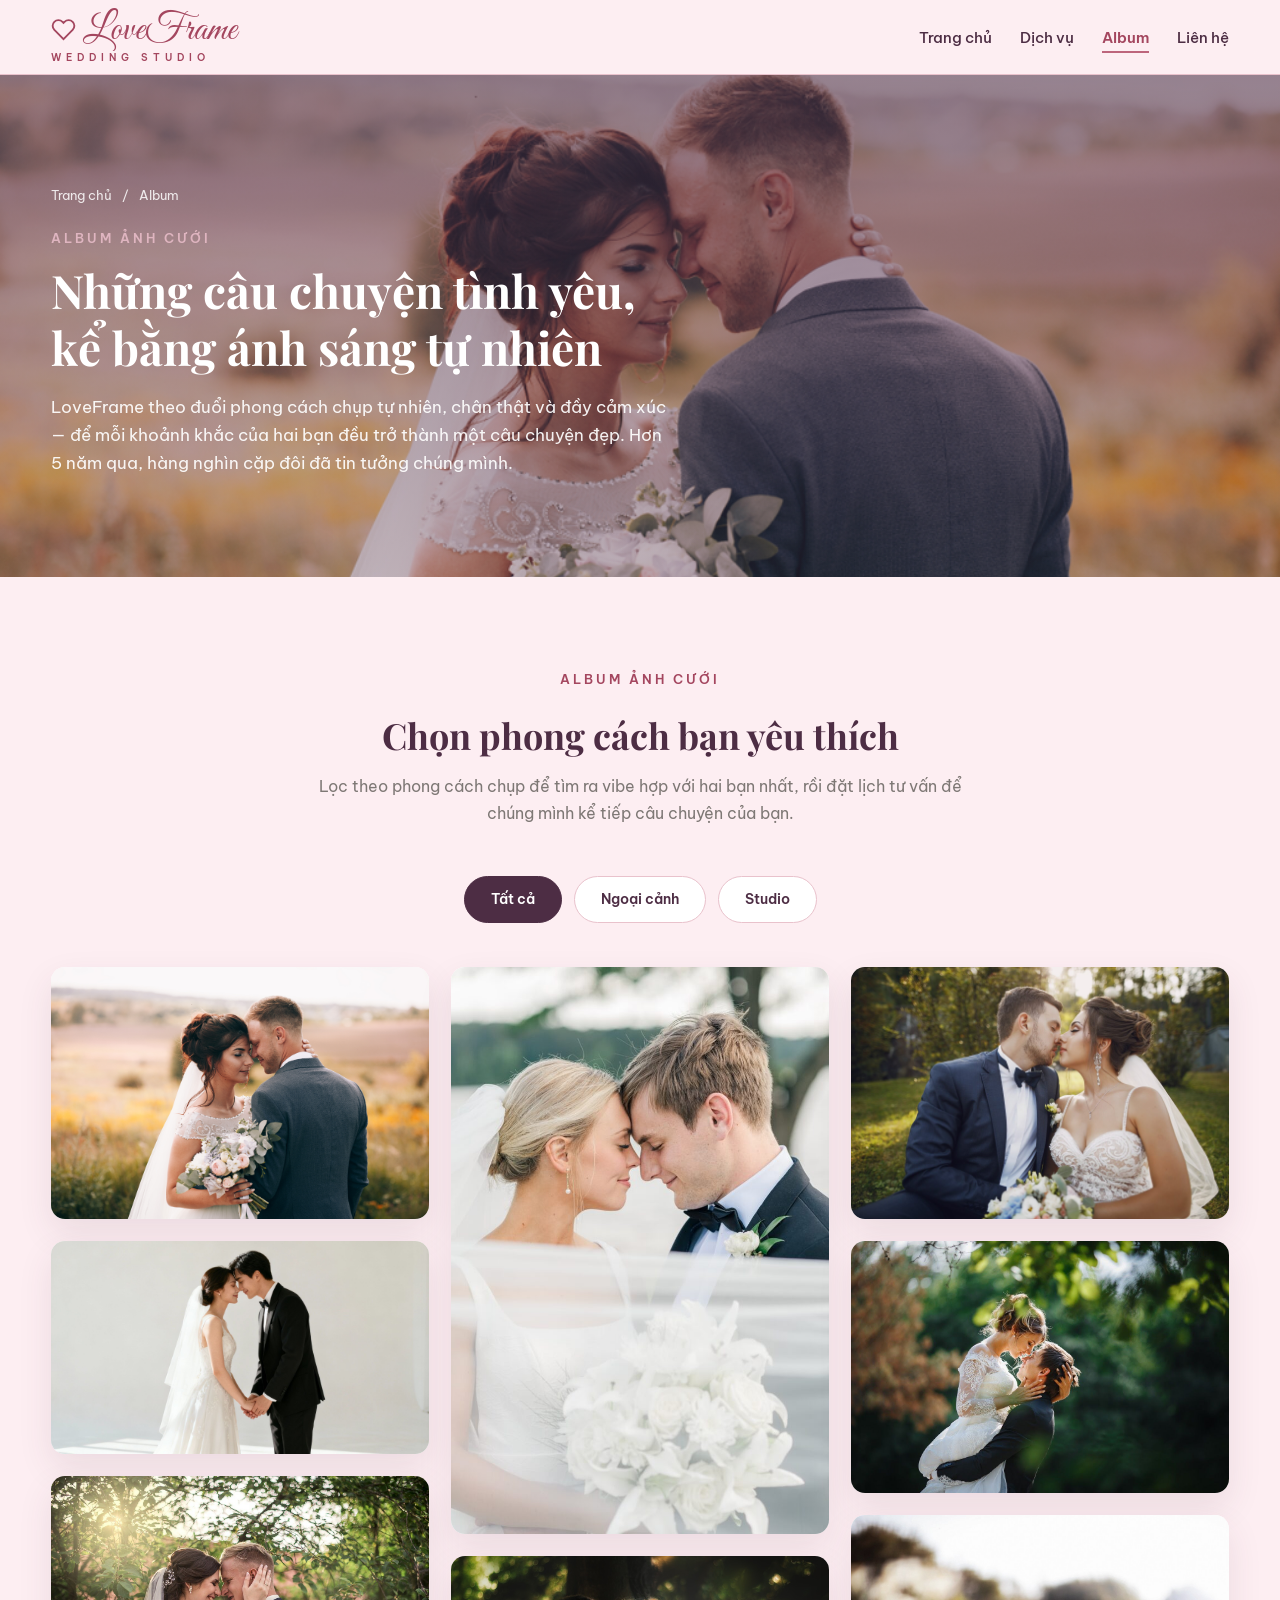
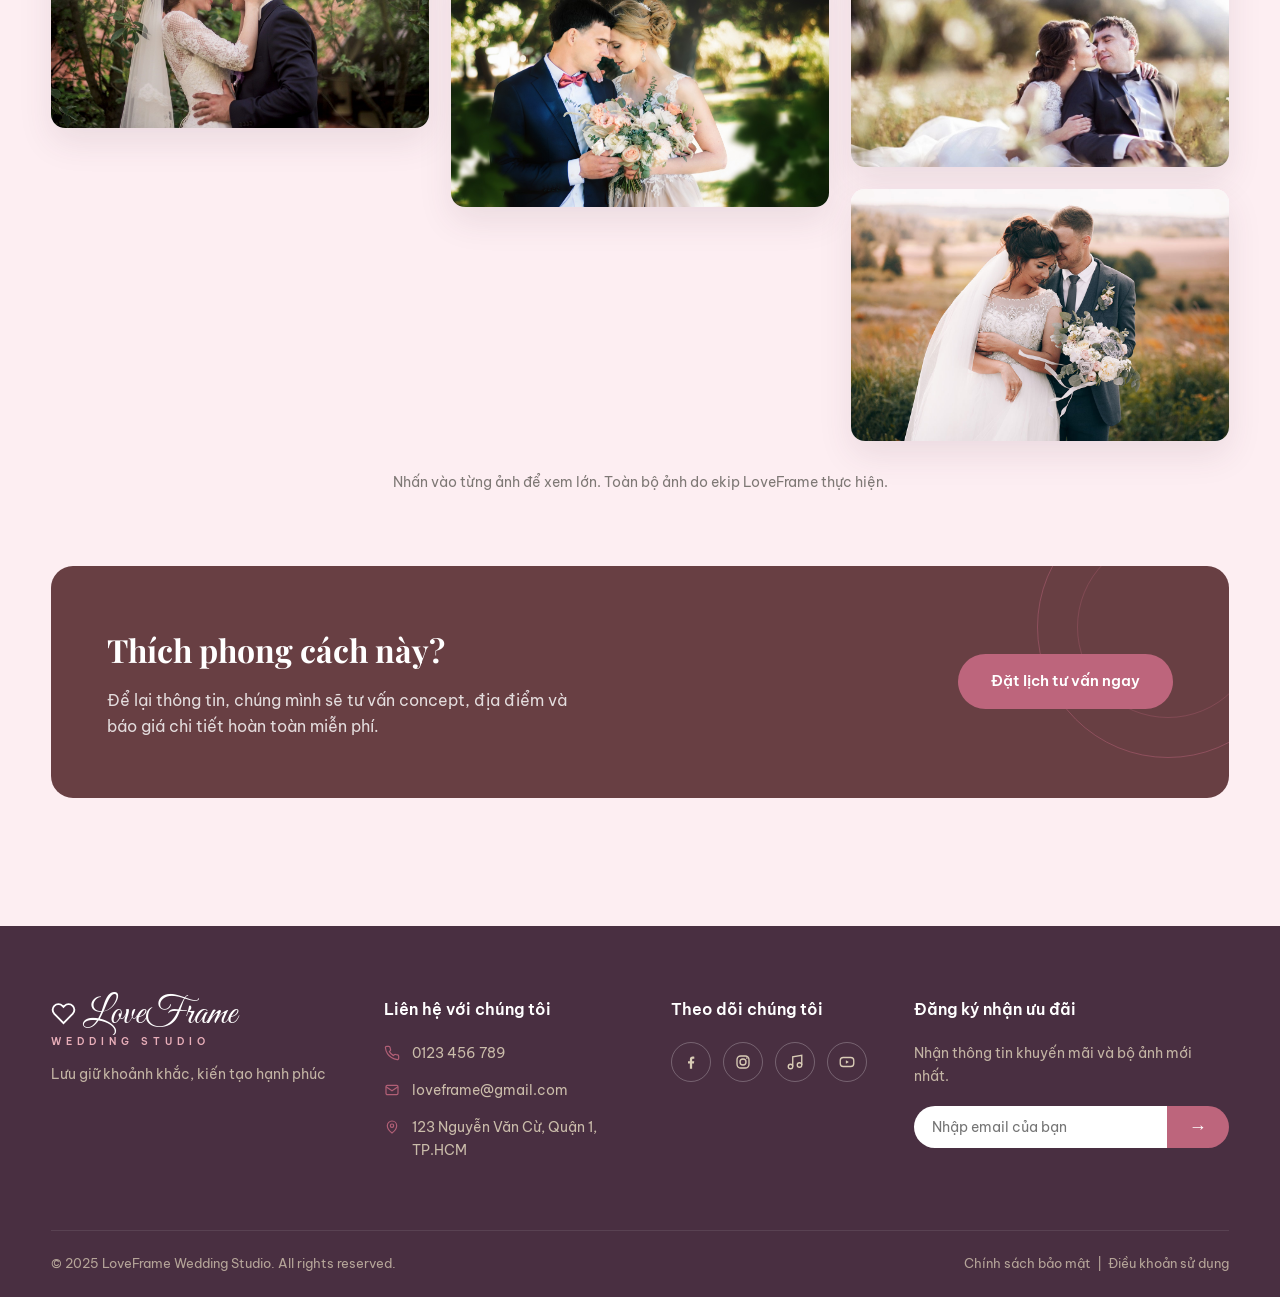
==== gallery.html @ 48852f84 "feat: merge all pages and add homepage" ====
<!DOCTYPE html>
<html lang="vi">
<head>
<meta charset="UTF-8">
<meta name="viewport" content="width=device-width, initial-scale=1.0">
<title>Album ảnh cưới | LoveFrame Wedding Studio</title>
<meta name="description" content="Album ảnh cưới ngoại cảnh và studio của LoveFrame — phong cách tự nhiên, cảm xúc thật.">
<link rel="preconnect" href="https://fonts.googleapis.com">
<link rel="preconnect" href="https://fonts.gstatic.com" crossorigin>
<link href="https://fonts.googleapis.com/css2?family=Great+Vibes&family=Playfair+Display:ital,wght@0,500;0,600;0,700;1,500&family=Be+Vietnam+Pro:wght@400;500;600;700&display=swap" rel="stylesheet">
<link rel="stylesheet" href="css/common.css">
<link rel="stylesheet" href="css/gallery.css">
</head>
<body>
<header class="site-header">
  <div class="container nav-inner">
    <a href="index.html" class="logo"><svg width="25" height="25" viewBox="0 0 24 24" fill="none" stroke="currentColor" stroke-width="1.8" style="display: inline-block; vertical-align: -3px; margin-right: 7px;"><path d="M20.8 4.6a5.5 5.5 0 0 0-7.8 0L12 5.6l-1-1a5.5 5.5 0 0 0-7.8 7.8l1 1L12 21.2l7.8-7.8 1-1a5.5 5.5 0 0 0 0-7.8z"/></svg>LoveFrame<small>Wedding Studio</small></a>
    <input type="checkbox" class="nav-toggle" id="nav-toggle">
    <nav>
      <ul class="menu">
        <li><a href="index.html">Trang chủ</a></li>
        <li><a href="dich-vu.html">Dịch vụ</a></li>
        <li><a href="gallery.html" class="active">Album</a></li>
        <li><a href="lien-he.html">Liên hệ</a></li>
      </ul>
    </nav>
    <label class="hamburger" for="nav-toggle" aria-label="Mở menu">
      <span></span><span></span><span></span>
    </label>
  </div>
</header>
<section class="page-hero" style="background-image: url('images/gallery/gallery-01.jpg');">
  <div class="container">
    <div class="crumb"><a href="index.html">Trang chủ</a><span>/</span><span>Album</span></div>
    <span class="eyebrow">Album ảnh cưới</span>
    <h1>Những câu chuyện tình yêu,<br>kể bằng ánh sáng tự nhiên</h1>
    <p>LoveFrame theo đuổi phong cách chụp tự nhiên, chân thật và đầy cảm xúc — để mỗi khoảnh khắc của hai bạn đều trở thành một câu chuyện đẹp. Hơn 5 năm qua, hàng nghìn cặp đôi đã tin tưởng chúng mình.</p>
  </div>
</section>
<main class="section">
  <div class="container">
    <div class="section-head">
      <span class="eyebrow">Album ảnh cưới</span>
      <h2>Chọn phong cách bạn yêu thích</h2>
      <p>Lọc theo phong cách chụp để tìm ra vibe hợp với hai bạn nhất, rồi đặt lịch tư vấn để chúng mình kể tiếp câu chuyện của bạn.</p>
    </div>
    <input type="radio" class="gal-input" name="gal-filter" id="f-all" checked>
    <input type="radio" class="gal-input" name="gal-filter" id="f-ngoai">
    <input type="radio" class="gal-input" name="gal-filter" id="f-studio">
    <div class="filter-bar">
      <label class="filter-btn" for="f-all">Tất cả</label>
      <label class="filter-btn" for="f-ngoai">Ngoại cảnh</label>
      <label class="filter-btn" for="f-studio">Studio</label>
    </div>
    <div class="masonry">
      <a class="g-item" href="#lb-1" data-cat="ngoai-canh">
        <img src="images/gallery/gallery-01.jpg" alt="Cô dâu chú rể trán kề trán giữa cánh đồng lúc hoàng hôn" loading="lazy">
        <span class="g-cap"><span class="tag">Ngoại cảnh</span><h3>Minh &amp; An</h3><p>Hoàng hôn trên cánh đồng cỏ</p></span>
      </a>
      <a class="g-item" href="#lb-2" data-cat="studio">
        <img src="images/gallery/gallery-07.jpg" alt="Cô dâu chú rể nắm tay nhau trên nền trắng tối giản" loading="lazy">
        <span class="g-cap"><span class="tag">Studio</span><h3>Long &amp; Vy</h3><p>Phong cách tối giản, tinh tế</p></span>
      </a>
      <a class="g-item" href="#lb-3" data-cat="ngoai-canh">
        <img src="images/gallery/gallery-02.jpg" alt="Cô dâu chú rể hôn nhau giữa vườn cây xanh" loading="lazy">
        <span class="g-cap"><span class="tag">Ngoại cảnh</span><h3>Tuấn &amp; Linh</h3><p>Nụ hôn giữa vườn xanh</p></span>
      </a>
      <a class="g-item" href="#lb-4" data-cat="studio">
        <img src="images/gallery/gallery-09.jpg" alt="Cô dâu chú rể chạm trán qua lớp voan cưới mỏng" loading="lazy">
        <span class="g-cap"><span class="tag">Studio</span><h3>Hải &amp; Dung</h3><p>Khoảnh khắc tinh khôi sau voan cưới</p></span>
      </a>
      <a class="g-item" href="#lb-5" data-cat="ngoai-canh">
        <img src="images/gallery/gallery-03.jpg" alt="Cô dâu chú rể ôm bó hoa giữa khung cảnh thiên nhiên" loading="lazy">
        <span class="g-cap"><span class="tag">Ngoại cảnh</span><h3>Nam &amp; Phương</h3><p>Ngày nắng vàng rực rỡ</p></span>
      </a>
      <a class="g-item" href="#lb-6" data-cat="ngoai-canh">
        <img src="images/gallery/gallery-04.jpg" alt="Cô dâu chú rể sắp hôn nhau trong vườn hoa" loading="lazy">
        <span class="g-cap"><span class="tag">Ngoại cảnh</span><h3>Đức &amp; Hân</h3><p>Vườn hoa mùa hạ</p></span>
      </a>
      <a class="g-item" href="#lb-7" data-cat="ngoai-canh">
        <img src="images/gallery/gallery-10.jpg" alt="Chú rể bế cô dâu giữa rừng cây xanh" loading="lazy">
        <span class="g-cap"><span class="tag">Ngoại cảnh</span><h3>Phúc &amp; Thảo</h3><p>Bay bổng giữa rừng thông</p></span>
      </a>
      <a class="g-item" href="#lb-8" data-cat="ngoai-canh">
        <img src="images/gallery/gallery-05.jpg" alt="Cô dâu chú rể hôn nhau trên thảm cỏ với hoa mờ phía trước" loading="lazy">
        <span class="g-cap"><span class="tag">Ngoại cảnh</span><h3>Khoa &amp; Trâm</h3><p>Thảm cỏ xanh êm đềm</p></span>
      </a>
      <a class="g-item" href="#lb-9" data-cat="ngoai-canh">
        <img src="images/gallery/gallery-06.jpg" alt="Cô dâu chú rể ôm nhau giữa cánh đồng lúc chiều tà" loading="lazy">
        <span class="g-cap"><span class="tag">Ngoại cảnh</span><h3>Bảo &amp; Ngọc</h3><p>Chiều vàng ôm trọn yêu thương</p></span>
      </a>
    </div>
    <p class="gallery-note">Nhấn vào từng ảnh để xem lớn. Toàn bộ ảnh do ekip LoveFrame thực hiện.</p>
    <div class="lightbox" id="lb-1">
      <a class="lb-btn lb-close" href="#!" aria-label="Đóng">✕</a>
      <a class="lb-btn lb-prev" href="#lb-9" aria-label="Ảnh trước">‹</a>
      <div class="lb-inner">
        <img src="images/gallery/gallery-01.jpg" alt="Cô dâu chú rể trán kề trán giữa cánh đồng lúc hoàng hôn">
        <div class="lb-cap"><h3>Minh &amp; An</h3><p>Hoàng hôn trên cánh đồng cỏ — Ngoại cảnh</p></div>
        <div class="lb-count">1 / 9</div>
      </div>
      <a class="lb-btn lb-next" href="#lb-2" aria-label="Ảnh sau">›</a>
    </div>
    <div class="lightbox" id="lb-2">
      <a class="lb-btn lb-close" href="#!" aria-label="Đóng">✕</a>
      <a class="lb-btn lb-prev" href="#lb-1" aria-label="Ảnh trước">‹</a>
      <div class="lb-inner">
        <img src="images/gallery/gallery-07.jpg" alt="Cô dâu chú rể nắm tay nhau trên nền trắng tối giản">
        <div class="lb-cap"><h3>Long &amp; Vy</h3><p>Phong cách tối giản, tinh tế — Studio</p></div>
        <div class="lb-count">2 / 9</div>
      </div>
      <a class="lb-btn lb-next" href="#lb-3" aria-label="Ảnh sau">›</a>
    </div>
    <div class="lightbox" id="lb-3">
      <a class="lb-btn lb-close" href="#!" aria-label="Đóng">✕</a>
      <a class="lb-btn lb-prev" href="#lb-2" aria-label="Ảnh trước">‹</a>
      <div class="lb-inner">
        <img src="images/gallery/gallery-02.jpg" alt="Cô dâu chú rể hôn nhau giữa vườn cây xanh">
        <div class="lb-cap"><h3>Tuấn &amp; Linh</h3><p>Nụ hôn giữa vườn xanh — Ngoại cảnh</p></div>
        <div class="lb-count">3 / 9</div>
      </div>
      <a class="lb-btn lb-next" href="#lb-4" aria-label="Ảnh sau">›</a>
    </div>
    <div class="lightbox" id="lb-4">
      <a class="lb-btn lb-close" href="#!" aria-label="Đóng">✕</a>
      <a class="lb-btn lb-prev" href="#lb-3" aria-label="Ảnh trước">‹</a>
      <div class="lb-inner">
        <img src="images/gallery/gallery-09.jpg" alt="Cô dâu chú rể chạm trán qua lớp voan cưới mỏng">
        <div class="lb-cap"><h3>Hải &amp; Dung</h3><p>Khoảnh khắc tinh khôi sau voan cưới — Studio</p></div>
        <div class="lb-count">4 / 9</div>
      </div>
      <a class="lb-btn lb-next" href="#lb-5" aria-label="Ảnh sau">›</a>
    </div>
    <div class="lightbox" id="lb-5">
      <a class="lb-btn lb-close" href="#!" aria-label="Đóng">✕</a>
      <a class="lb-btn lb-prev" href="#lb-4" aria-label="Ảnh trước">‹</a>
      <div class="lb-inner">
        <img src="images/gallery/gallery-03.jpg" alt="Cô dâu chú rể ôm bó hoa giữa khung cảnh thiên nhiên">
        <div class="lb-cap"><h3>Nam &amp; Phương</h3><p>Ngày nắng vàng rực rỡ — Ngoại cảnh</p></div>
        <div class="lb-count">5 / 9</div>
      </div>
      <a class="lb-btn lb-next" href="#lb-6" aria-label="Ảnh sau">›</a>
    </div>
    <div class="lightbox" id="lb-6">
      <a class="lb-btn lb-close" href="#!" aria-label="Đóng">✕</a>
      <a class="lb-btn lb-prev" href="#lb-5" aria-label="Ảnh trước">‹</a>
      <div class="lb-inner">
        <img src="images/gallery/gallery-04.jpg" alt="Cô dâu chú rể sắp hôn nhau trong vườn hoa">
        <div class="lb-cap"><h3>Đức &amp; Hân</h3><p>Vườn hoa mùa hạ — Ngoại cảnh</p></div>
        <div class="lb-count">6 / 9</div>
      </div>
      <a class="lb-btn lb-next" href="#lb-7" aria-label="Ảnh sau">›</a>
    </div>
    <div class="lightbox" id="lb-7">
      <a class="lb-btn lb-close" href="#!" aria-label="Đóng">✕</a>
      <a class="lb-btn lb-prev" href="#lb-6" aria-label="Ảnh trước">‹</a>
      <div class="lb-inner">
        <img src="images/gallery/gallery-10.jpg" alt="Chú rể bế cô dâu giữa rừng cây xanh">
        <div class="lb-cap"><h3>Phúc &amp; Thảo</h3><p>Bay bổng giữa rừng thông — Ngoại cảnh</p></div>
        <div class="lb-count">7 / 9</div>
      </div>
      <a class="lb-btn lb-next" href="#lb-8" aria-label="Ảnh sau">›</a>
    </div>
    <div class="lightbox" id="lb-8">
      <a class="lb-btn lb-close" href="#!" aria-label="Đóng">✕</a>
      <a class="lb-btn lb-prev" href="#lb-7" aria-label="Ảnh trước">‹</a>
      <div class="lb-inner">
        <img src="images/gallery/gallery-05.jpg" alt="Cô dâu chú rể hôn nhau trên thảm cỏ với hoa mờ phía trước">
        <div class="lb-cap"><h3>Khoa &amp; Trâm</h3><p>Thảm cỏ xanh êm đềm — Ngoại cảnh</p></div>
        <div class="lb-count">8 / 9</div>
      </div>
      <a class="lb-btn lb-next" href="#lb-9" aria-label="Ảnh sau">›</a>
    </div>
    <div class="lightbox" id="lb-9">
      <a class="lb-btn lb-close" href="#!" aria-label="Đóng">✕</a>
      <a class="lb-btn lb-prev" href="#lb-8" aria-label="Ảnh trước">‹</a>
      <div class="lb-inner">
        <img src="images/gallery/gallery-06.jpg" alt="Cô dâu chú rể ôm nhau giữa cánh đồng lúc chiều tà">
        <div class="lb-cap"><h3>Bảo &amp; Ngọc</h3><p>Chiều vàng ôm trọn yêu thương — Ngoại cảnh</p></div>
        <div class="lb-count">9 / 9</div>
      </div>
      <a class="lb-btn lb-next" href="#lb-1" aria-label="Ảnh sau">›</a>
    </div>
    <div class="cta-band">
      <div>
        <h2>Thích phong cách này?</h2>
        <p>Để lại thông tin, chúng mình sẽ tư vấn concept, địa điểm và báo giá chi tiết hoàn toàn miễn phí.</p>
      </div>
      <a href="lien-he.html" class="btn btn-gold">Đặt lịch tư vấn ngay</a>
    </div>
  </div>
</main>
<footer class="site-footer">
  <div class="container">
    <div class="footer-grid">
      <div class="footer-brand">
        <a href="index.html" class="logo"><svg width="25" height="25" viewBox="0 0 24 24" fill="none" stroke="currentColor" stroke-width="1.8" style="display: inline-block; vertical-align: -3px; margin-right: 7px;"><path d="M20.8 4.6a5.5 5.5 0 0 0-7.8 0L12 5.6l-1-1a5.5 5.5 0 0 0-7.8 7.8l1 1L12 21.2l7.8-7.8 1-1a5.5 5.5 0 0 0 0-7.8z"/></svg>LoveFrame<small>Wedding Studio</small></a>
        <p>Lưu giữ khoảnh khắc, kiến tạo hạnh phúc</p>
      </div>
      <div>
        <h4>Liên hệ với chúng tôi</h4>
        <ul class="footer-contact">
          <li><svg width="16" height="16" viewBox="0 0 24 24" fill="none" stroke="currentColor" stroke-width="1.8"><path d="M22 16.92v3a2 2 0 0 1-2.18 2 19.79 19.79 0 0 1-8.63-3.07 19.5 19.5 0 0 1-6-6A19.79 19.79 0 0 1 2.12 4.18 2 2 0 0 1 4.11 2h3a2 2 0 0 1 2 1.72c.13.96.36 1.9.7 2.81a2 2 0 0 1-.45 2.11L8.09 9.91a16 16 0 0 0 6 6l1.27-1.27a2 2 0 0 1 2.11-.45c.91.34 1.85.57 2.81.7A2 2 0 0 1 22 16.92z"/></svg><span>0123 456 789</span></li>
          <li><svg width="16" height="16" viewBox="0 0 24 24" fill="none" stroke="currentColor" stroke-width="1.8"><rect x="3" y="5" width="18" height="14" rx="2"/><path d="M3 7l9 6 9-6"/></svg><span>loveframe@gmail.com</span></li>
          <li><svg width="16" height="16" viewBox="0 0 24 24" fill="none" stroke="currentColor" stroke-width="1.8"><path d="M12 21s-7-5.5-7-11a7 7 0 0 1 14 0c0 5.5-7 11-7 11z"/><circle cx="12" cy="10" r="2.5"/></svg><span>123 Nguyễn Văn Cừ, Quận 1, TP.HCM</span></li>
        </ul>
      </div>
      <div>
        <h4>Theo dõi chúng tôi</h4>
        <div class="socials">
          <a href="#" aria-label="Facebook"><svg width="18" height="18" viewBox="0 0 24 24" fill="currentColor"><path d="M13.5 21v-7h2.4l.4-3h-2.8V9.1c0-.9.3-1.5 1.6-1.5h1.3V4.9c-.3 0-1.2-.1-2.2-.1-2.2 0-3.7 1.3-3.7 3.8V11H8v3h2.5v7h3z"/></svg></a>
          <a href="#" aria-label="Instagram"><svg width="18" height="18" viewBox="0 0 24 24" fill="none" stroke="currentColor" stroke-width="1.8"><rect x="4" y="4" width="16" height="16" rx="5"/><circle cx="12" cy="12" r="4"/><circle cx="17.2" cy="6.8" r="1.1" fill="currentColor" stroke="none"/></svg></a>
          <a href="#" aria-label="TikTok"><svg width="18" height="18" viewBox="0 0 24 24" fill="none" stroke="currentColor" stroke-width="1.8"><path d="M9 18V5l12-2v13"/><circle cx="6" cy="18" r="3"/><circle cx="18" cy="16" r="3"/></svg></a>
          <a href="#" aria-label="Youtube"><svg width="18" height="18" viewBox="0 0 24 24" fill="none" stroke="currentColor" stroke-width="1.8"><rect x="3" y="6" width="18" height="12" rx="4"/><path d="M10.5 9.8v4.4L14.5 12z" fill="currentColor" stroke="none"/></svg></a>
        </div>
      </div>
      <div class="footer-newsletter">
        <h4>Đăng ký nhận ưu đãi</h4>
        <p>Nhận thông tin khuyến mãi và bộ ảnh mới nhất.</p>
        <form class="newsletter-form" action="#" method="get">
          <input type="email" name="newsletter-email" placeholder="Nhập email của bạn" aria-label="Email nhận ưu đãi" required>
          <button type="submit" aria-label="Đăng ký nhận ưu đãi">→</button>
        </form>
      </div>
    </div>
    <div class="footer-bottom">
      <span>© 2025 LoveFrame Wedding Studio. All rights reserved.</span>
      <span><a href="#">Chính sách bảo mật</a> &nbsp;|&nbsp; <a href="#">Điều khoản sử dụng</a></span>
    </div>
  </div>
</footer>
</body>
</html>
---- css/common.css ----
:root {
  --cream: #FDEEF2;
  --sand: #F8D5DB;
  --ink: #4D2D44;
  --muted: #7E7875;
  --gold: #BD657C;
  --gold-deep: #A4465F;
  --plum: #683F43;
  --line: #E9C2CC;
  --white: #FFFFFF;
  --radius: 14px;
  --shadow: 0 14px 34px rgba(77, 45, 68, 0.10);
  --font-head: "Playfair Display", "Times New Roman", serif;
  --font-body: "Be Vietnam Pro", "Segoe UI", Arial, sans-serif;
}
* {
  margin: 0;
  padding: 0;
  box-sizing: border-box;
}
html {
  scroll-behavior: smooth;
}
body {
  font-family: var(--font-body);
  background: var(--cream);
  color: var(--ink);
  line-height: 1.65;
  font-size: 16px;
}
img {
  max-width: 100%;
  display: block;
}
a {
  text-decoration: none;
  color: inherit;
}
ul {
  list-style: none;
}
.container {
  width: min(1180px, 92%);
  margin: 0 auto;
}
.btn {
  display: inline-flex;
  align-items: center;
  justify-content: center;
  gap: 10px;
  padding: 14px 32px;
  border-radius: 999px;
  font-weight: 600;
  font-size: 15px;
  font-family: var(--font-body);
  border: 1px solid transparent;
  cursor: pointer;
  transition: transform 0.25s ease, box-shadow 0.25s ease, background 0.25s ease;
}
.btn:hover {
  transform: translateY(-2px);
  box-shadow: var(--shadow);
}
.btn-gold {
  background: var(--gold);
  color: #fff;
}
.btn-gold:hover {
  background: var(--gold-deep);
}
.btn-outline {
  border-color: var(--ink);
  color: var(--ink);
  background: transparent;
}
.btn-outline:hover {
  background: var(--ink);
  color: #fff;
}
.btn-light {
  background: #fff;
  color: var(--ink);
}
.site-header {
  position: sticky;
  top: 0;
  z-index: 60;
  background: rgba(253, 238, 242, 0.94);
  backdrop-filter: blur(12px);
  -webkit-backdrop-filter: blur(12px);
  border-bottom: 1px solid var(--line);
  overflow-x: clip;
}
.nav-inner {
  display: flex;
  align-items: center;
  justify-content: space-between;
  height: 74px;
  gap: 20px;
  position: relative;
}
.logo {
  font-family: "Great Vibes", cursive;
  font-size: 38px;
  font-weight: 400;
  color: var(--gold-deep);
  line-height: 1;
  white-space: nowrap;
}
.logo small {
  display: block;
  font-family: var(--font-body);
  font-size: 10px;
  font-weight: 600;
  letter-spacing: 5px;
  text-transform: uppercase;
  color: var(--gold-deep);
  margin-top: 3px;
}
.nav-toggle {
  position: absolute;
  opacity: 0;
  pointer-events: none;
  width: 1px;
  height: 1px;
}
.menu {
  display: flex;
  align-items: center;
  gap: 28px;
}
.menu a {
  font-weight: 500;
  font-size: 15px;
  padding: 6px 0;
  position: relative;
}
.menu a::after {
  content: "";
  position: absolute;
  left: 0;
  bottom: 0;
  width: 0;
  height: 2px;
  background: var(--gold);
  transition: width 0.3s ease;
}
.menu a:hover::after {
  width: 100%;
}
.menu a.active {
  color: var(--gold-deep);
  font-weight: 600;
}
.menu a.active::after {
  width: 100%;
}
.nav-cta {
  padding: 11px 26px;
  font-size: 14px;
}
.hamburger {
  display: none;
  flex-direction: column;
  gap: 5px;
  background: none;
  border: none;
  cursor: pointer;
  padding: 8px;
}
.hamburger span {
  width: 26px;
  height: 2px;
  background: var(--ink);
  border-radius: 2px;
  transition: transform 0.3s ease, opacity 0.3s ease;
}
.page-hero {
  position: relative;
  padding: 110px 0 100px;
  color: #fff;
  background-size: cover;
  background-position: center 30%;
  overflow: hidden;
}
.page-hero::before {
  content: "";
  position: absolute;
  inset: 0;
  background: linear-gradient(180deg, rgba(77, 45, 68, 0.58), rgba(77, 45, 68, 0.34));
}
.page-hero .container {
  position: relative;
  z-index: 1;
}
.eyebrow {
  display: inline-block;
  font-size: 13px;
  font-weight: 600;
  letter-spacing: 3px;
  text-transform: uppercase;
  color: var(--gold-deep);
  margin-bottom: 12px;
}
.page-hero .eyebrow {
  color: #DFB5C0;
}
.page-hero h1 {
  font-family: var(--font-head);
  font-size: 46px;
  font-weight: 700;
  line-height: 1.25;
  max-width: 720px;
  margin-bottom: 16px;
}
.page-hero p {
  max-width: 620px;
  font-size: 17px;
  opacity: 0.92;
}
.crumb {
  display: flex;
  gap: 10px;
  align-items: center;
  font-size: 13px;
  margin-bottom: 18px;
  opacity: 0.85;
}
.crumb a:hover {
  text-decoration: underline;
}
.section {
  padding: 88px 0;
}
.section-head {
  text-align: center;
  max-width: 660px;
  margin: 0 auto 50px;
}
.section-head h2 {
  font-family: var(--font-head);
  font-size: 36px;
  font-weight: 700;
  margin: 10px 0 14px;
  line-height: 1.3;
}
.section-head p {
  color: var(--muted);
  font-size: 16px;
}
.site-footer {
  background: #492F41;
  color: #D9CCB6;
  padding: 70px 0 0;
  margin-top: 40px;
}
.footer-grid {
  display: grid;
  grid-template-columns: 1.3fr 1.1fr 0.9fr 1.4fr;
  gap: 40px;
}
.footer-brand .logo {
  color: #fff;
}
.footer-brand .logo small {
  color: #E8AEB9;
}
.footer-brand p {
  font-size: 14px;
  margin: 16px 0 22px;
  max-width: 300px;
  opacity: 0.85;
}
.site-footer h4 {
  color: #fff;
  font-size: 16px;
  font-weight: 600;
  margin-bottom: 20px;
}
.footer-newsletter p {
  font-size: 14px;
  opacity: 0.85;
}
.newsletter-form {
  display: flex;
  margin-top: 18px;
}
.newsletter-form input {
  flex: 1;
  min-width: 0;
  padding: 12px 18px;
  border: none;
  border-radius: 999px 0 0 999px;
  font-family: var(--font-body);
  font-size: 14px;
  color: var(--ink);
  background: #fff;
}
.newsletter-form input:focus {
  outline: none;
}
.newsletter-form button {
  background: var(--gold);
  color: #fff;
  border: none;
  padding: 0 22px;
  border-radius: 0 999px 999px 0;
  font-size: 18px;
  cursor: pointer;
  transition: background 0.25s ease;
}
.newsletter-form button:hover {
  background: var(--gold-deep);
}
.footer-links li {
  margin-bottom: 12px;
}
.footer-links a {
  font-size: 14px;
  opacity: 0.85;
  transition: opacity 0.2s ease, color 0.2s ease;
}
.footer-links a:hover {
  opacity: 1;
  color: var(--gold);
}
.footer-contact li {
  display: flex;
  gap: 12px;
  font-size: 14px;
  margin-bottom: 14px;
  opacity: 0.9;
  align-items: flex-start;
}
.footer-contact svg {
  flex-shrink: 0;
  margin-top: 3px;
  color: var(--gold);
}
.socials {
  display: flex;
  gap: 12px;
}
.socials a {
  width: 40px;
  height: 40px;
  border: 1px solid rgba(255, 255, 255, 0.25);
  border-radius: 50%;
  display: inline-flex;
  align-items: center;
  justify-content: center;
  transition: background 0.25s ease, border-color 0.25s ease;
}
.socials a:hover {
  background: var(--gold);
  border-color: var(--gold);
  color: #fff;
}
.footer-bottom {
  border-top: 1px solid rgba(255, 255, 255, 0.12);
  margin-top: 54px;
  padding: 22px 0;
  display: flex;
  justify-content: space-between;
  align-items: center;
  gap: 12px;
  flex-wrap: wrap;
  font-size: 13px;
  opacity: 0.75;
}
@media (max-width: 960px) {
  .menu {
    position: fixed;
    top: 74px;
    right: 0;
    width: min(320px, 84vw);
    height: calc(100vh - 74px);
    background: var(--cream);
    flex-direction: column;
    align-items: flex-start;
    padding: 32px 30px;
    gap: 6px;
    transform: translateX(105%);
    transition: transform 0.35s ease;
    box-shadow: -12px 0 30px rgba(77, 45, 68, 0.12);
    border-left: 1px solid var(--line);
    z-index: 55;
  }
  .nav-toggle:checked ~ nav .menu {
    transform: translateX(0);
  }
  .menu li {
    width: 100%;
  }
  .menu a {
    display: block;
    padding: 12px 0;
    font-size: 16px;
    border-bottom: 1px solid var(--line);
    width: 100%;
  }
  .menu a::after {
    display: none;
  }
  .menu .nav-cta {
    margin-top: 18px;
    width: 100%;
    border-bottom: none;
  }
  .hamburger {
    display: flex;
  }
  .nav-toggle:checked ~ .hamburger span:nth-child(1) {
    transform: translateY(7px) rotate(45deg);
  }
  .nav-toggle:checked ~ .hamburger span:nth-child(2) {
    opacity: 0;
  }
  .nav-toggle:checked ~ .hamburger span:nth-child(3) {
    transform: translateY(-7px) rotate(-45deg);
  }
  .footer-grid {
    grid-template-columns: 1fr 1fr;
  }
  .page-hero {
    padding: 84px 0 74px;
  }
  .page-hero h1 {
    font-size: 36px;
  }
  .section {
    padding: 64px 0;
  }
}
@media (max-width: 600px) {
  .footer-grid {
    grid-template-columns: 1fr;
    gap: 32px;
  }
  .page-hero h1 {
    font-size: 30px;
  }
  .page-hero p {
    font-size: 15px;
  }
  .section-head h2 {
    font-size: 28px;
  }
  .nav-inner {
    height: 66px;
  }
  .menu {
    top: 66px;
    height: calc(100vh - 66px);
  }
  .footer-bottom {
    flex-direction: column;
    text-align: center;
  }
}
---- css/gallery.css ----
.gal-input {
  position: absolute;
  opacity: 0;
  pointer-events: none;
  width: 1px;
  height: 1px;
}
.filter-bar {
  display: flex;
  gap: 12px;
  justify-content: center;
  flex-wrap: wrap;
  margin-bottom: 44px;
}
.filter-btn {
  border: 1px solid var(--line);
  background: var(--white);
  color: var(--ink);
  padding: 11px 26px;
  border-radius: 999px;
  font-weight: 600;
  font-size: 14px;
  font-family: var(--font-body);
  cursor: pointer;
  transition: background 0.25s ease, color 0.25s ease, border-color 0.25s ease;
}
.filter-btn:hover {
  border-color: var(--gold);
  color: var(--gold-deep);
}
#f-all:checked ~ .filter-bar label[for="f-all"],
#f-ngoai:checked ~ .filter-bar label[for="f-ngoai"],
#f-studio:checked ~ .filter-bar label[for="f-studio"] {
  background: var(--ink);
  border-color: var(--ink);
  color: #fff;
}
#f-ngoai:checked ~ .masonry .g-item[data-cat="studio"] {
  display: none;
}
#f-studio:checked ~ .masonry .g-item[data-cat="ngoai-canh"] {
  display: none;
}
.masonry {
  columns: 3;
  column-gap: 22px;
}
.g-item {
  display: block;
  break-inside: avoid;
  margin-bottom: 22px;
  border-radius: var(--radius);
  overflow: hidden;
  position: relative;
  cursor: zoom-in;
  background: var(--white);
  box-shadow: var(--shadow);
}
.g-item img {
  width: 100%;
  height: auto;
  transition: transform 0.7s ease;
}
.g-item:hover img {
  transform: scale(1.06);
}
.g-cap {
  position: absolute;
  left: 0;
  right: 0;
  bottom: 0;
  padding: 46px 20px 18px;
  background: linear-gradient(180deg, transparent, rgba(77, 45, 68, 0.82));
  color: #fff;
  opacity: 0;
  transform: translateY(10px);
  transition: opacity 0.35s ease, transform 0.35s ease;
  pointer-events: none;
}
.g-item:hover .g-cap {
  opacity: 1;
  transform: translateY(0);
}
.g-cap .tag {
  display: inline-block;
  font-size: 11px;
  font-weight: 600;
  letter-spacing: 2.5px;
  text-transform: uppercase;
  color: #DFB5C0;
  border: 1px solid rgba(223, 181, 192, 0.55);
  padding: 4px 12px;
  border-radius: 999px;
  margin-bottom: 10px;
}
.g-cap h3 {
  display: block;
  font-family: var(--font-head);
  font-size: 21px;
  font-weight: 600;
  margin-bottom: 2px;
}
.g-cap p {
  font-size: 13.5px;
  opacity: 0.88;
}
@media (hover: none) {
  .g-cap {
    opacity: 1;
    transform: none;
  }
}
.lightbox {
  position: fixed;
  inset: 0;
  z-index: 100;
  background: rgba(45, 26, 40, 0.93);
  display: none;
  align-items: center;
  justify-content: center;
  padding: 24px;
}
.lightbox:target {
  display: flex;
}
.lb-inner {
  text-align: center;
  max-width: min(960px, 94vw);
}
.lb-inner img {
  max-width: 100%;
  max-height: 74vh;
  width: auto;
  margin: 0 auto;
  border-radius: 12px;
  box-shadow: 0 24px 60px rgba(0, 0, 0, 0.45);
}
.lb-cap {
  color: #fff;
  margin-top: 16px;
}
.lb-cap h3 {
  font-family: var(--font-head);
  font-size: 22px;
  font-weight: 600;
}
.lb-cap p {
  font-size: 14px;
  opacity: 0.8;
}
.lb-count {
  color: #DFB5C0;
  font-size: 13px;
  letter-spacing: 2px;
  margin-top: 8px;
}
.lb-btn {
  position: absolute;
  width: 48px;
  height: 48px;
  border-radius: 50%;
  border: 1px solid rgba(255, 255, 255, 0.35);
  background: rgba(255, 255, 255, 0.08);
  color: #fff;
  font-size: 22px;
  text-decoration: none;
  display: flex;
  align-items: center;
  justify-content: center;
  transition: background 0.25s ease;
  z-index: 2;
}
.lb-btn:hover {
  background: var(--gold);
  border-color: var(--gold);
}
.lb-close {
  top: 26px;
  right: 30px;
}
.lb-prev {
  left: 26px;
  top: 50%;
  transform: translateY(-50%);
}
.lb-next {
  right: 26px;
  top: 50%;
  transform: translateY(-50%);
}
.cta-band {
  margin-top: 72px;
  background: var(--plum);
  color: #fff;
  border-radius: 22px;
  padding: 58px 56px;
  display: flex;
  align-items: center;
  justify-content: space-between;
  gap: 32px;
  flex-wrap: wrap;
  position: relative;
  overflow: hidden;
}
.cta-band::after {
  content: "";
  position: absolute;
  right: -70px;
  top: -70px;
  width: 260px;
  height: 260px;
  border: 1px solid rgba(189, 101, 124, 0.45);
  border-radius: 50%;
}
.cta-band::before {
  content: "";
  position: absolute;
  right: -30px;
  top: -30px;
  width: 180px;
  height: 180px;
  border: 1px solid rgba(189, 101, 124, 0.30);
  border-radius: 50%;
}
.cta-band h2 {
  font-family: var(--font-head);
  font-size: 32px;
  font-weight: 700;
  margin-bottom: 10px;
  position: relative;
  z-index: 1;
}
.cta-band p {
  opacity: 0.82;
  max-width: 480px;
  position: relative;
  z-index: 1;
}
.cta-band .btn {
  position: relative;
  z-index: 1;
  flex-shrink: 0;
}
.gallery-note {
  text-align: center;
  color: var(--muted);
  font-size: 14px;
  margin-top: 30px;
}
@media (max-width: 960px) {
  .masonry {
    columns: 2;
  }
  .lb-prev {
    left: 12px;
  }
  .lb-next {
    right: 12px;
  }
}
@media (max-width: 600px) {
  .masonry {
    columns: 2;
    column-gap: 14px;
  }
  .g-item {
    margin-bottom: 14px;
  }
  .g-cap {
    padding: 34px 14px 12px;
  }
  .g-cap h3 {
    font-size: 16px;
  }
  .g-cap .tag {
    font-size: 10px;
    padding: 3px 10px;
  }
  .cta-band {
    padding: 40px 30px;
    border-radius: 18px;
  }
  .cta-band h2 {
    font-size: 25px;
  }
  .lb-btn {
    width: 42px;
    height: 42px;
  }
}
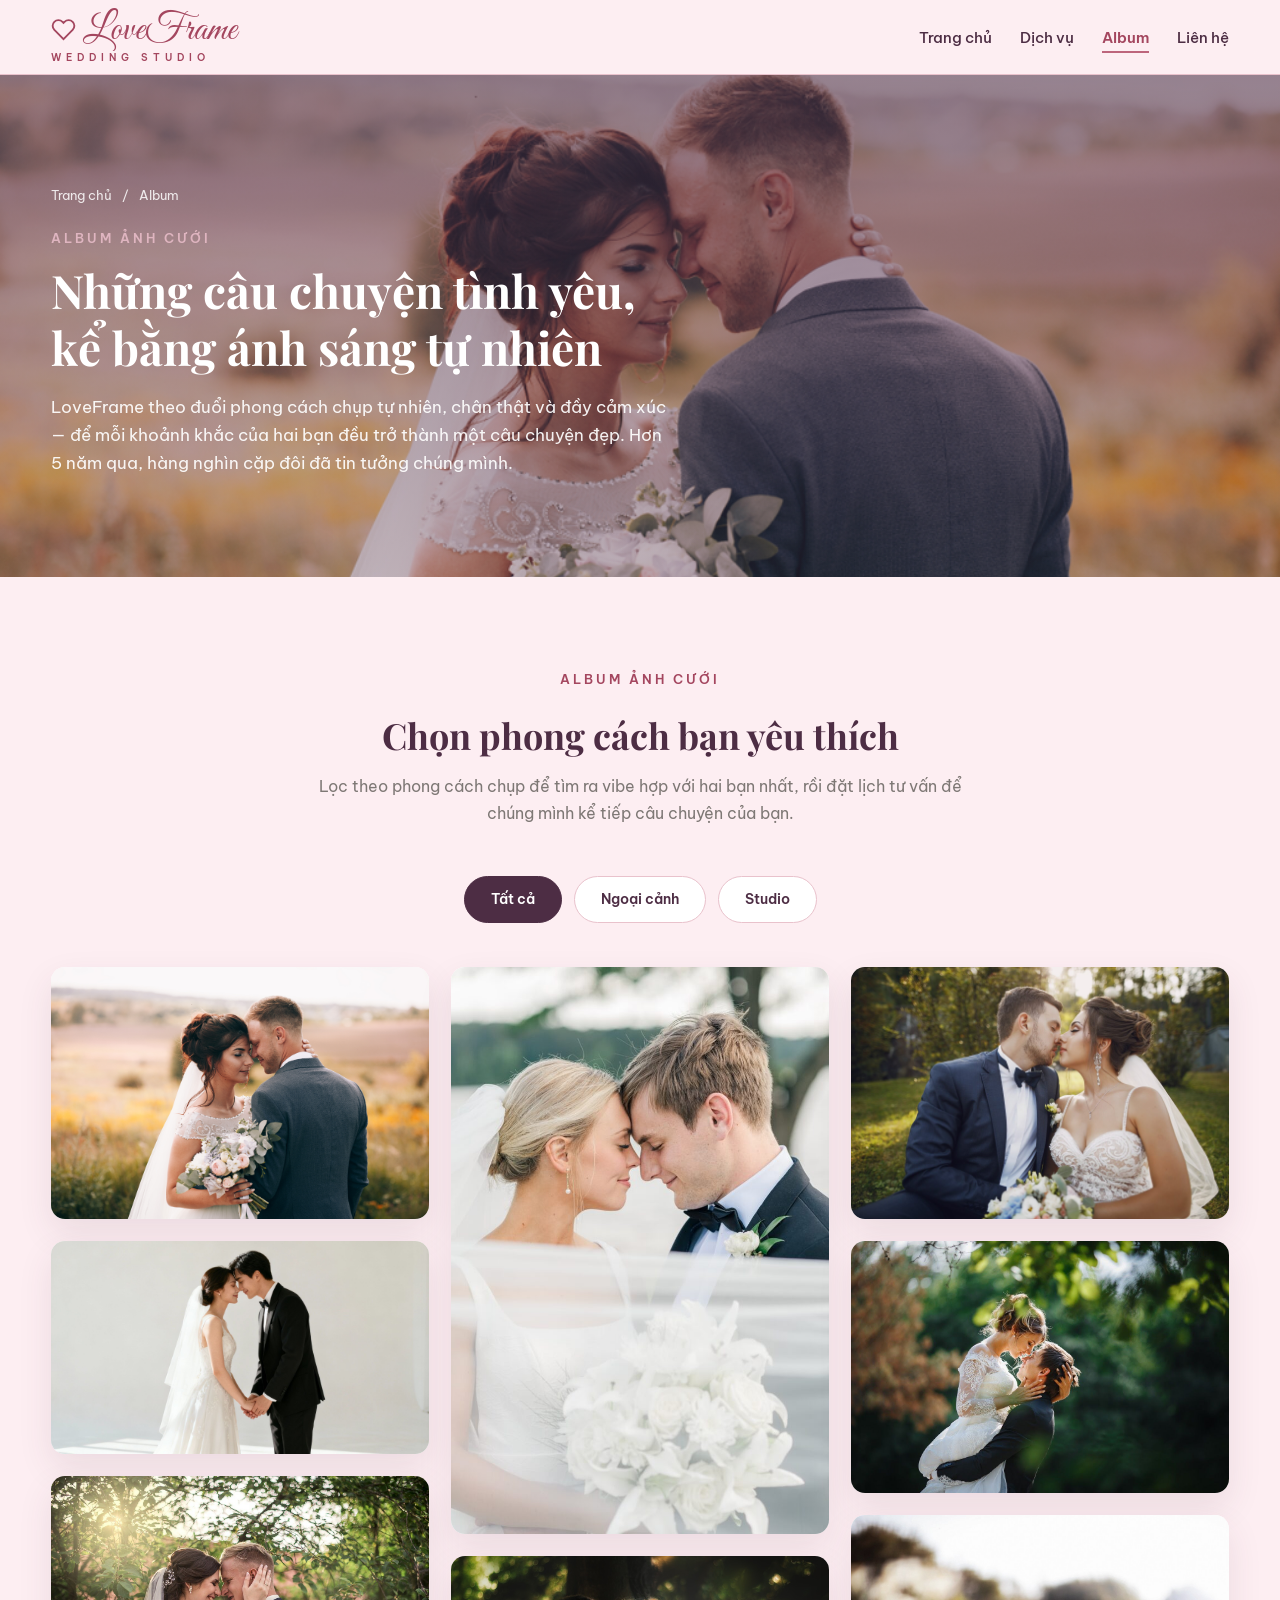
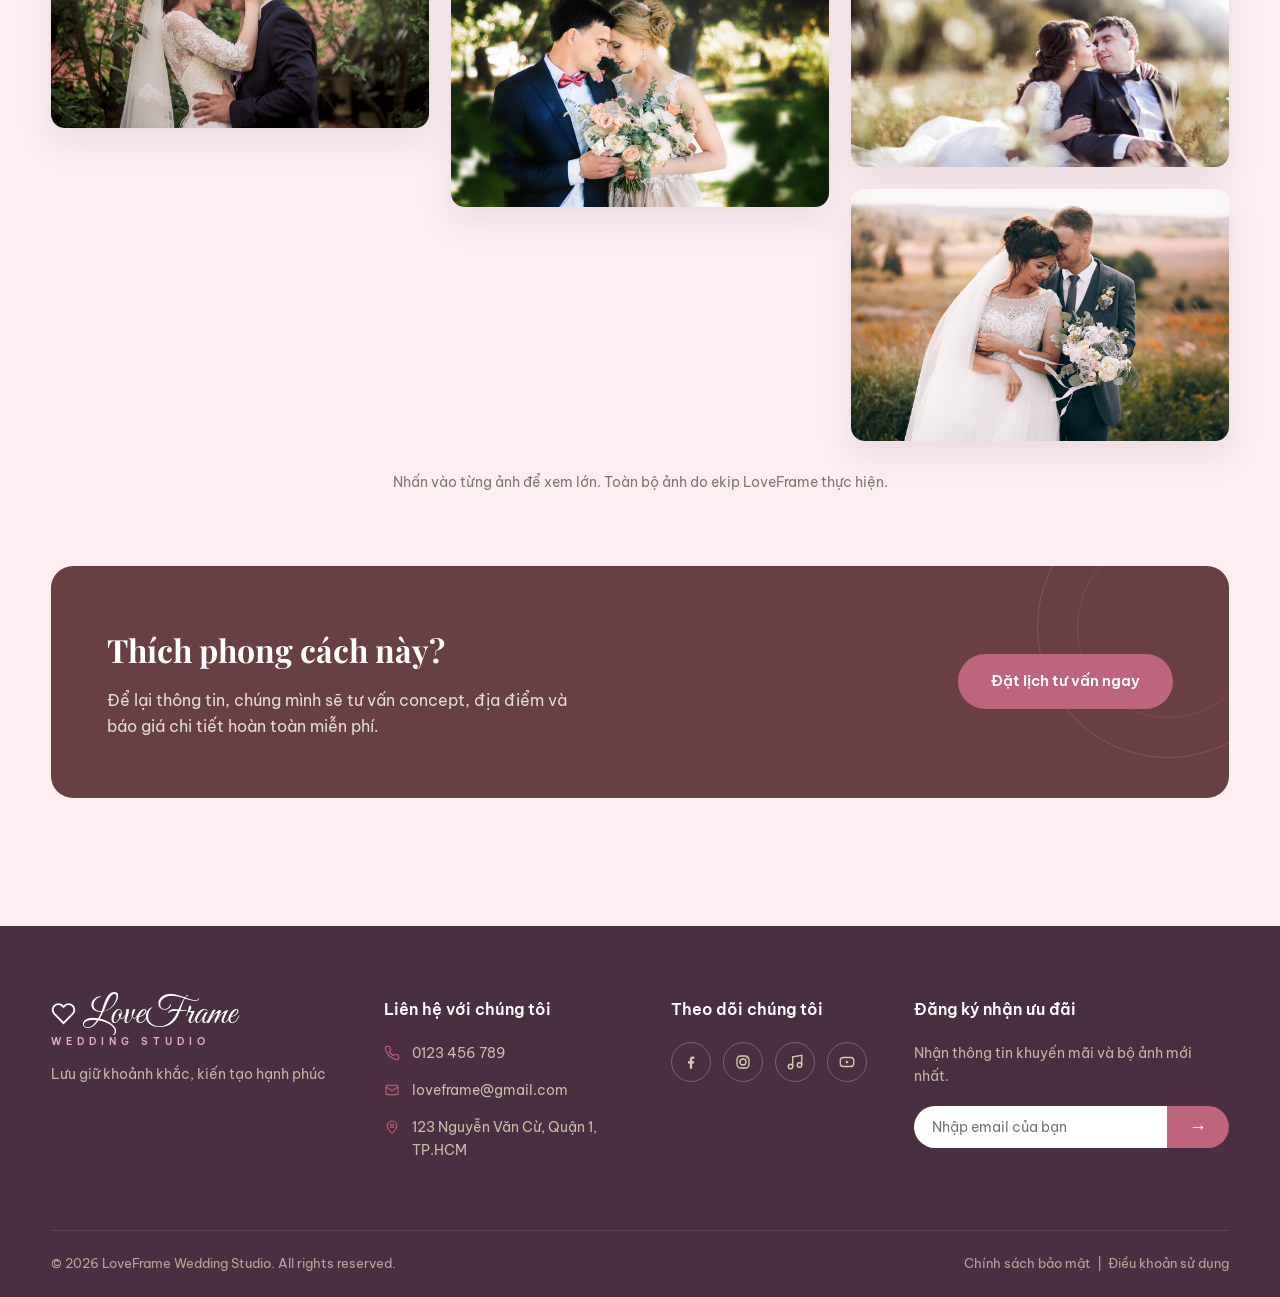
==== commit f30d757f: "Chỉnh sửa footer" ====
--- a/gallery.html
+++ b/gallery.html
@@ -224,7 +224,7 @@
       </div>
     </div>
     <div class="footer-bottom">
-      <span>© 2025 LoveFrame Wedding Studio. All rights reserved.</span>
+      <span>© 2026 LoveFrame Wedding Studio. All rights reserved.</span>
       <span><a href="#">Chính sách bảo mật</a> &nbsp;|&nbsp; <a href="#">Điều khoản sử dụng</a></span>
     </div>
   </div>
